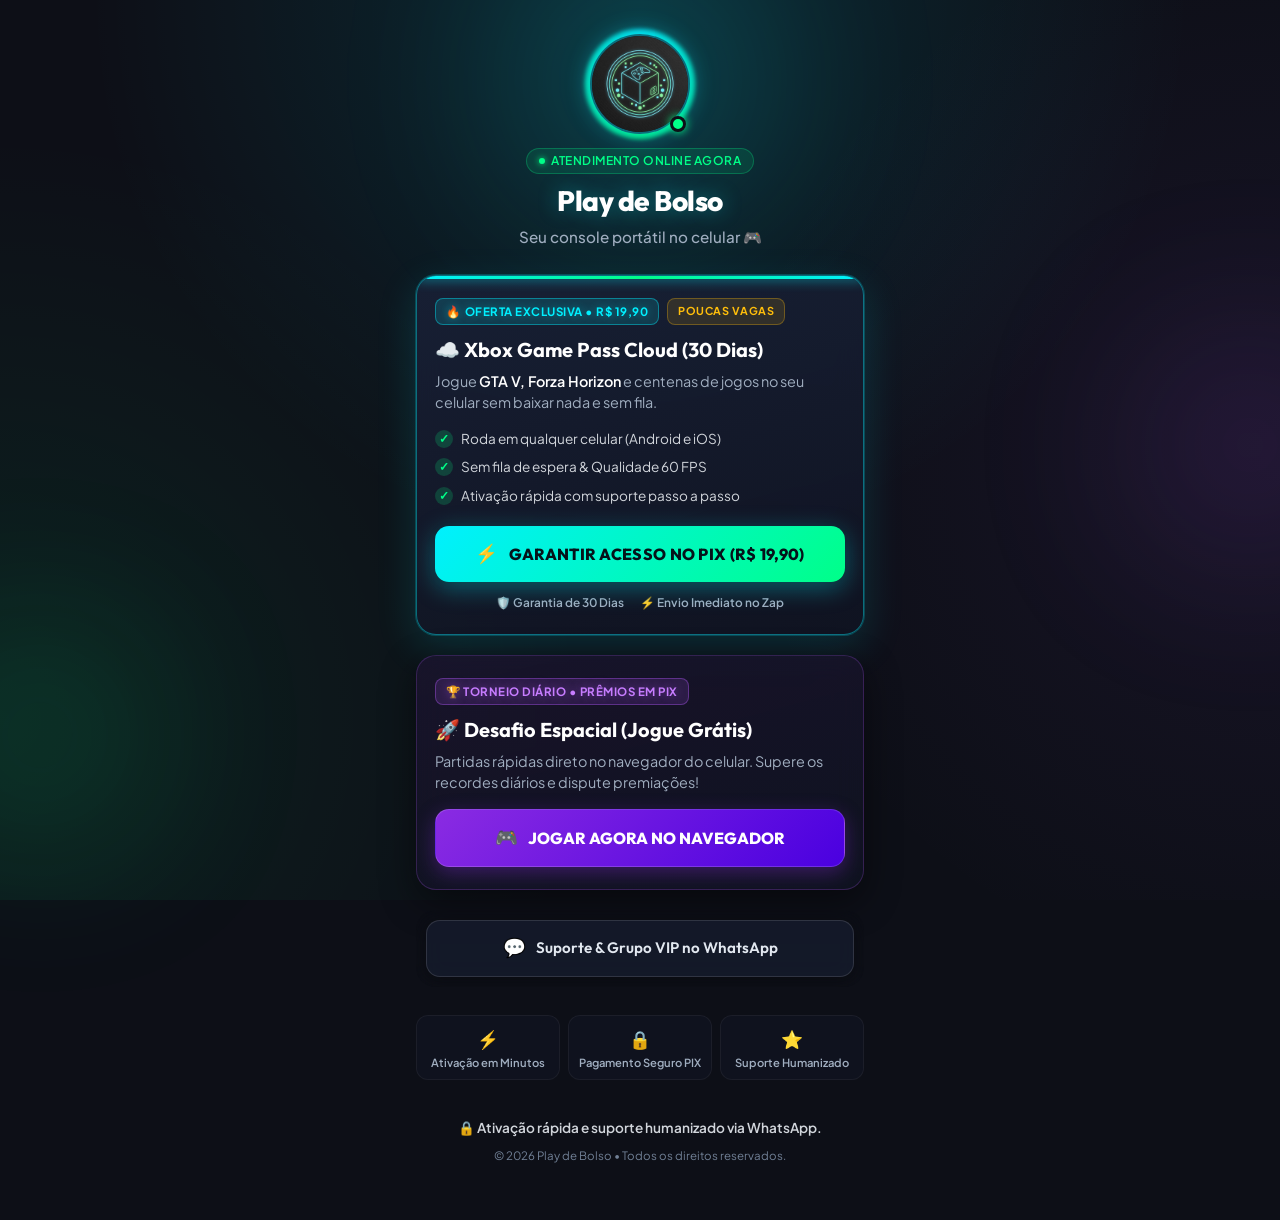
==== frameincrivel/index.html @ 1de16952 "feat: initial monorepo setup with frameincrivel mobile landing page" ====
<!DOCTYPE html>
<html lang="pt-BR">
<head>
    <meta charset="UTF-8">
    <meta name="viewport" content="width=device-width, initial-scale=1.0, maximum-scale=1.0, user-scalable=no">
    <title>Play de Bolso | Seu Console Portátil no Celular 🎮</title>
    
    <!-- Meta Tags SEO & Otimização CRO -->
    <meta name="description" content="Jogue GTA V, Forza Horizon e centenas de jogos de Xbox Cloud direto no seu celular por apenas R$ 19,90. Entrega imediata no PIX.">
    <meta name="theme-color" content="#0d0f17">
    <meta name="apple-mobile-web-app-status-bar-style" content="black-translucent">
    
    <!-- Open Graph / Redes Sociais (WhatsApp, Instagram, TikTok) -->
    <meta property="og:type" content="website">
    <meta property="og:title" content="Play de Bolso 🎮 Xbox Game Pass Cloud por R$ 19,90">
    <meta property="og:description" content="Jogue jogos de console direto no celular sem fila e sem baixar nada. Garanta seu acesso!">
    <meta property="og:image" content="assets/logo.png">
    
    <!-- Favicon -->
    <link rel="icon" type="image/png" href="assets/logo.png">
    
    <!-- Google Fonts (Inter + Outfit) com display=swap para carregamento em milissegundos -->
    <link rel="preconnect" href="https://fonts.googleapis.com">
    <link rel="preconnect" href="https://fonts.gstatic.com" crossorigin>
    <link href="https://fonts.googleapis.com/css2?family=Outfit:wght@500;600;700;800;900&family=Plus+Jakarta+Sans:wght@400;500;600;700&display=swap" rel="stylesheet">
    
    <!-- Folha de Estilos Otimizada -->
    <link rel="stylesheet" href="style.css">
</head>
<body>

    <!-- Ambient Glow Effects (Estilo Gamer Moderno) -->
    <div class="ambient-glow glow-cyan" aria-hidden="true"></div>
    <div class="ambient-glow glow-purple" aria-hidden="true"></div>
    <div class="ambient-glow glow-green" aria-hidden="true"></div>

    <main class="container">

        <!-- ============================================================ -->
        <!-- HEADER DO PERFIL                                             -->
        <!-- ============================================================ -->
        <header class="profile-header">
            <div class="avatar-wrapper">
                <div class="avatar-ring"></div>
                <!-- Logo Anexada Centralizada -->
                <img src="assets/logo.png" alt="Play de Bolso Logo" class="profile-avatar" width="100" height="100" fetchpriority="high">
                <span class="live-dot" title="Online Agora"></span>
            </div>

            <div class="profile-info">
                <div class="verified-badge">
                    <span class="status-indicator"></span> Atendimento Online Agora
                </div>
                <h1 class="profile-name">Play de Bolso</h1>
                <p class="profile-subtitle">Seu console portátil no celular 🎮</p>
            </div>
        </header>

        <!-- ============================================================ -->
        <!-- CARD 1 — OFERTA PRINCIPAL (VENDA - ALTO DESTAQUE CRO)        -->
        <!-- ============================================================ -->
        <section class="offer-card main-offer" id="card-gamepass">
            <div class="card-glow"></div>
            
            <div class="card-badge-row">
                <span class="badge badge-exclusive pulse-badge">
                    <span class="fire-icon">🔥</span> OFERTA EXCLUSIVA • R$ 19,90
                </span>
                <span class="badge badge-stock">Poucas vagas</span>
            </div>

            <h2 class="card-title">☁️ Xbox Game Pass Cloud (30 Dias)</h2>

            <p class="card-description">
                Jogue <strong>GTA V, Forza Horizon</strong> e centenas de jogos no seu celular sem baixar nada e sem fila.
            </p>

            <!-- Lista de Benefícios de Conversão Rápida -->
            <ul class="benefit-list">
                <li><span class="check-icon">✓</span> Roda em qualquer celular (Android e iOS)</li>
                <li><span class="check-icon">✓</span> Sem fila de espera & Qualidade 60 FPS</li>
                <li><span class="check-icon">✓</span> Ativação rápida com suporte passo a passo</li>
            </ul>

            <!-- ============================================================ -->
            <!-- CONFIGURAÇÃO DO WHATSAPP (CARD 1)                            -->
            <!-- Substitua 'SEUNUMERO' abaixo pelo seu número de WhatsApp:    -->
            <!-- Exemplo: https://wa.me/5511999999999?text=... (com DDI e DDD) -->
            <!-- ============================================================ -->
            <a href="https://wa.me/SEUNUMERO?text=Ol%C3%A1!%20Vim%20pelo%20Instagram%20e%20quero%20o%20acesso%20do%20Game%20Pass%20Cloud%2030%20Dias%20por%20R$%2019,90" 
               target="_blank" 
               rel="noopener noreferrer" 
               class="cta-button cta-primary pulse-cta"
               id="btn-comprar-gamepass">
                <span class="btn-shimmer"></span>
                <span class="btn-icon">⚡</span>
                <span class="btn-text">GARANTIR ACESSO NO PIX (R$ 19,90)</span>
            </a>

            <div class="security-microcopy">
                <span>🛡️ Garantia de 30 Dias</span>
                <span>⚡ Envio Imediato no Zap</span>
            </div>
        </section>

        <!-- ============================================================ -->
        <!-- CARD 2 — FUNIL GRÁTIS (JOGO PRÓPRIO / LEAD MAGNET)           -->
        <!-- ============================================================ -->
        <section class="offer-card free-game-card" id="card-desafio-espacial">
            <div class="card-badge-row">
                <span class="badge badge-tournament">
                    🏆 TORNEIO DIÁRIO • PRÊMIOS EM PIX
                </span>
            </div>

            <h2 class="card-title">🚀 Desafio Espacial (Jogue Grátis)</h2>

            <p class="card-description">
                Partidas rápidas direto no navegador do celular. Supere os recordes diários e dispute premiações!
            </p>

            <!-- ============================================================ -->
            <!-- CONFIGURAÇÃO DO LINK DO JOGO (CARD 2)                        -->
            <!-- Substitua '[SEU_LINK_DO_JOGO]' abaixo pelo link do seu jogo: -->
            <!-- Exemplo: href="https://meujogo.vercel.app"                  -->
            <!-- ============================================================ -->
            <a href="[SEU_LINK_DO_JOGO]" 
               target="_blank" 
               rel="noopener noreferrer" 
               class="cta-button cta-game"
               id="btn-jogar-gratis">
                <span class="btn-icon">🎮</span>
                <span class="btn-text">JOGAR AGORA NO NAVEGADOR</span>
            </a>
        </section>

        <!-- ============================================================ -->
        <!-- CARD 3 — CANAL DE CONTATO / GRUPO VIP / PROVA SOCIAL         -->
        <!-- ============================================================ -->
        <section class="offer-card contact-card" id="card-suporte-vip">
            <!-- ============================================================ -->
            <!-- CONFIGURAÇÃO DO WHATSAPP SUPORTE (CARD 3)                    -->
            <!-- Substitua 'SEUNUMERO' abaixo pelo seu WhatsApp ou link do grupo-->
            <!-- ============================================================ -->
            <a href="https://wa.me/SEUNUMERO?text=Ol%C3%A1!%20Gostaria%20de%20tirar%20uma%20d%C3%BAvida%20e%20entrar%20no%20Grupo%20VIP" 
               target="_blank" 
               rel="noopener noreferrer" 
               class="cta-button cta-secondary"
               id="btn-suporte-vip">
                <span class="btn-icon">💬</span>
                <span class="btn-text">Suporte & Grupo VIP no WhatsApp</span>
            </a>
        </section>

        <!-- Selos de Confiança (CRO Booster) -->
        <div class="trust-grid">
            <div class="trust-item">
                <span class="trust-icon">⚡</span>
                <span class="trust-text">Ativação em Minutos</span>
            </div>
            <div class="trust-item">
                <span class="trust-icon">🔒</span>
                <span class="trust-text">Pagamento Seguro PIX</span>
            </div>
            <div class="trust-item">
                <span class="trust-icon">⭐</span>
                <span class="trust-text">Suporte Humanizado</span>
            </div>
        </div>

        <!-- ============================================================ -->
        <!-- FOOTER                                                       -->
        <!-- ============================================================ -->
        <footer class="page-footer">
            <p class="footer-guarantee">
                🔒 Ativação rápida e suporte humanizado via WhatsApp.
            </p>
            <p class="footer-copyright">
                &copy; 2026 Play de Bolso • Todos os direitos reservados.
            </p>
        </footer>

    </main>

</body>
</html>
---- frameincrivel/style.css ----
/* ==========================================================================
   Play de Bolso — Landing Page / Link Hub CRO Mobile-First
   Estilo Gamer Dark Mode • Glassmorphism • Acentos Neon
   ========================================================================== */

/* Design Tokens */
:root {
    --bg-dark: #0d0f17;
    --bg-card: rgba(20, 25, 41, 0.75);
    --bg-card-hover: rgba(26, 33, 56, 0.85);
    --border-card: rgba(0, 240, 255, 0.18);
    --border-card-hover: rgba(0, 240, 255, 0.45);
    
    /* Neons & Gradientes Gamers */
    --neon-cyan: #00f0ff;
    --neon-green: #00ff88;
    --neon-purple: #9d4edd;
    --neon-blue: #3a86ff;
    --neon-gold: #ffbe0b;

    /* Gradientes de Ação */
    --gradient-cta: linear-gradient(135deg, #00f0ff 0%, #00ff88 100%);
    --gradient-cta-text: #05131a;
    --gradient-game: linear-gradient(135deg, #7928ca 0%, #ff0080 100%);
    --gradient-card-border: linear-gradient(135deg, rgba(0, 240, 255, 0.3), rgba(157, 78, 221, 0.2));

    /* Tipografia */
    --font-heading: 'Outfit', -apple-system, BlinkMacSystemFont, sans-serif;
    --font-body: 'Plus Jakarta Sans', -apple-system, BlinkMacSystemFont, sans-serif;

    /* Cores de Texto */
    --text-primary: #ffffff;
    --text-secondary: #a0aec0;
    --text-muted: #718096;
}

/* Reset Universal & Base Mobile-First */
*, *::before, *::after {
    box-sizing: border-box;
    margin: 0;
    padding: 0;
    -webkit-tap-highlight-color: transparent;
}

html {
    font-size: 16px;
    background-color: var(--bg-dark);
    color: var(--text-primary);
    font-family: var(--font-body);
    scroll-behavior: smooth;
    overflow-x: hidden;
}

body {
    min-height: 100vh;
    background-color: var(--bg-dark);
    background-image: 
        radial-gradient(circle at 50% 0%, rgba(0, 240, 255, 0.12) 0%, transparent 50%),
        radial-gradient(circle at 100% 50%, rgba(157, 78, 221, 0.08) 0%, transparent 40%),
        radial-gradient(circle at 0% 80%, rgba(0, 255, 136, 0.08) 0%, transparent 40%);
    background-attachment: fixed;
    line-height: 1.5;
    position: relative;
    display: flex;
    justify-content: center;
}

/* Efeitos Luminosos de Fundo (Ambiente Gamer) */
.ambient-glow {
    position: fixed;
    border-radius: 50%;
    filter: blur(100px);
    pointer-events: none;
    z-index: 0;
    opacity: 0.35;
}

.glow-cyan {
    top: -80px;
    left: 50%;
    transform: translateX(-50%);
    width: 320px;
    height: 320px;
    background: radial-gradient(circle, var(--neon-cyan) 0%, transparent 70%);
}

.glow-purple {
    top: 35%;
    right: -100px;
    width: 260px;
    height: 260px;
    background: radial-gradient(circle, var(--neon-purple) 0%, transparent 70%);
}

.glow-green {
    bottom: 5%;
    left: -80px;
    width: 240px;
    height: 240px;
    background: radial-gradient(circle, var(--neon-green) 0%, transparent 70%);
}

/* Container Principal — Otimizado para Smartphones */
.container {
    width: 100%;
    max-width: 480px;
    margin: 0 auto;
    padding: 24px 16px 40px;
    position: relative;
    z-index: 1;
    display: flex;
    flex-direction: column;
    gap: 20px;
}

/* ==========================================================================
   1. Header do Perfil
   ========================================================================== */
.profile-header {
    display: flex;
    flex-direction: column;
    align-items: center;
    text-align: center;
    padding: 8px 0 6px;
    gap: 12px;
}

.avatar-wrapper {
    position: relative;
    width: 104px;
    height: 104px;
    display: flex;
    align-items: center;
    justify-content: center;
}

/* Anel Luminoso Neon ao redor do Avatar */
.avatar-ring {
    position: absolute;
    inset: -3px;
    border-radius: 50%;
    background: conic-gradient(from 0deg, var(--neon-cyan), var(--neon-green), var(--neon-cyan));
    animation: rotateRing 8s linear infinite;
    filter: blur(2px);
    opacity: 0.85;
}

.profile-avatar {
    width: 100px;
    height: 100px;
    border-radius: 50%;
    object-fit: cover;
    position: relative;
    z-index: 2;
    background: #121624;
    border: 2px solid rgba(0, 240, 255, 0.4);
    box-shadow: 0 0 24px rgba(0, 240, 255, 0.45);
}

.live-dot {
    position: absolute;
    bottom: 4px;
    right: 6px;
    width: 16px;
    height: 16px;
    background-color: var(--neon-green);
    border: 3px solid #0d0f17;
    border-radius: 50%;
    z-index: 3;
    box-shadow: 0 0 10px var(--neon-green);
}

.profile-info {
    display: flex;
    flex-direction: column;
    align-items: center;
    gap: 4px;
}

.verified-badge {
    display: inline-flex;
    align-items: center;
    gap: 6px;
    font-size: 0.75rem;
    font-weight: 600;
    color: var(--neon-green);
    background: rgba(0, 255, 136, 0.1);
    border: 1px solid rgba(0, 255, 136, 0.25);
    padding: 3px 12px;
    border-radius: 100px;
    text-transform: uppercase;
    letter-spacing: 0.5px;
}

.status-indicator {
    width: 6px;
    height: 6px;
    border-radius: 50%;
    background: var(--neon-green);
    box-shadow: 0 0 6px var(--neon-green);
    animation: blinkStatus 1.8s infinite;
}

.profile-name {
    font-family: var(--font-heading);
    font-size: 1.75rem;
    font-weight: 800;
    letter-spacing: -0.5px;
    color: #ffffff;
    text-shadow: 0 0 20px rgba(0, 240, 255, 0.35);
    margin-top: 2px;
}

.profile-subtitle {
    font-size: 0.95rem;
    color: var(--text-secondary);
    font-weight: 500;
}

/* ==========================================================================
   2. Cards com Acabamento Glassmorphism
   ========================================================================== */
.offer-card {
    position: relative;
    background: var(--bg-card);
    backdrop-filter: blur(14px);
    -webkit-backdrop-filter: blur(14px);
    border-radius: 20px;
    padding: 22px 18px;
    border: 1px solid var(--border-card);
    box-shadow: 0 12px 36px rgba(0, 0, 0, 0.45);
    transition: transform 0.25s ease, border-color 0.25s ease, box-shadow 0.25s ease;
    overflow: hidden;
}

.offer-card:hover {
    border-color: var(--border-card-hover);
    box-shadow: 0 16px 42px rgba(0, 240, 255, 0.18);
}

/* Destaque Especial na Oferta Principal (Card 1) */
.main-offer {
    border-color: rgba(0, 240, 255, 0.4);
    background: linear-gradient(165deg, rgba(26, 33, 56, 0.85) 0%, rgba(16, 20, 34, 0.9) 100%);
    box-shadow: 0 12px 40px rgba(0, 240, 255, 0.15), 0 0 0 1px rgba(0, 240, 255, 0.2);
}

.main-offer::before {
    content: '';
    position: absolute;
    top: 0;
    left: 0;
    right: 0;
    height: 3px;
    background: linear-gradient(90deg, var(--neon-cyan), var(--neon-green), var(--neon-cyan));
    box-shadow: 0 0 12px var(--neon-cyan);
}

/* Badges de Destaque */
.card-badge-row {
    display: flex;
    align-items: center;
    gap: 8px;
    margin-bottom: 12px;
    flex-wrap: wrap;
}

.badge {
    font-size: 0.72rem;
    font-weight: 700;
    padding: 4px 10px;
    border-radius: 8px;
    text-transform: uppercase;
    letter-spacing: 0.5px;
    display: inline-flex;
    align-items: center;
    gap: 4px;
}

.badge-exclusive {
    background: rgba(0, 240, 255, 0.14);
    border: 1px solid rgba(0, 240, 255, 0.4);
    color: var(--neon-cyan);
    text-shadow: 0 0 8px rgba(0, 240, 255, 0.4);
}

.badge-stock {
    background: rgba(255, 190, 11, 0.12);
    border: 1px solid rgba(255, 190, 11, 0.3);
    color: var(--neon-gold);
    font-size: 0.68rem;
}

.badge-tournament {
    background: rgba(157, 78, 221, 0.18);
    border: 1px solid rgba(157, 78, 221, 0.45);
    color: #c77dff;
    text-shadow: 0 0 10px rgba(157, 78, 221, 0.5);
}

/* Título e Texto dos Cards */
.card-title {
    font-family: var(--font-heading);
    font-size: 1.25rem;
    font-weight: 700;
    color: #ffffff;
    line-height: 1.3;
    margin-bottom: 8px;
}

.card-description {
    font-size: 0.9rem;
    color: var(--text-secondary);
    line-height: 1.45;
    margin-bottom: 16px;
}

.card-description strong {
    color: #ffffff;
    font-weight: 600;
}

/* Lista de Benefícios (Card 1) */
.benefit-list {
    list-style: none;
    display: flex;
    flex-direction: column;
    gap: 8px;
    margin-bottom: 20px;
}

.benefit-list li {
    font-size: 0.85rem;
    color: #d1d5db;
    display: flex;
    align-items: center;
    gap: 8px;
}

.check-icon {
    display: inline-flex;
    align-items: center;
    justify-content: center;
    width: 18px;
    height: 18px;
    border-radius: 50%;
    background: rgba(0, 255, 136, 0.18);
    color: var(--neon-green);
    font-size: 0.75rem;
    font-weight: 800;
    flex-shrink: 0;
}

/* ==========================================================================
   3. Botões de Ação (CTAs) & Efeitos Pulsantes
   ========================================================================== */
.cta-button {
    display: flex;
    align-items: center;
    justify-content: center;
    gap: 10px;
    width: 100%;
    padding: 16px 20px;
    border-radius: 14px;
    font-family: var(--font-heading);
    font-size: 1rem;
    font-weight: 800;
    text-decoration: none;
    cursor: pointer;
    position: relative;
    overflow: hidden;
    transition: transform 0.15s ease, filter 0.2s ease, box-shadow 0.2s ease;
    text-align: center;
    user-select: none;
}

/* Resposta Tátil para Mobile */
.cta-button:active {
    transform: scale(0.97);
}

/* CTA Principal (Game Pass Cloud - PIX) */
.cta-primary {
    background: var(--gradient-cta);
    color: var(--gradient-cta-text);
    box-shadow: 0 6px 24px rgba(0, 240, 255, 0.35), 0 2px 6px rgba(0, 0, 0, 0.3);
    letter-spacing: 0.3px;
}

.cta-primary:hover {
    filter: brightness(1.08);
    box-shadow: 0 8px 30px rgba(0, 255, 136, 0.5);
}

/* Animação Pulsante CRO */
.pulse-cta {
    animation: pulseCtaGlow 2.4s infinite ease-in-out;
}

/* Efeito Shimmer Luminoso no Botão */
.btn-shimmer {
    position: absolute;
    top: 0;
    left: -120%;
    width: 80%;
    height: 100%;
    background: linear-gradient(90deg, transparent, rgba(255, 255, 255, 0.45), transparent);
    transform: skewX(-25deg);
    animation: shimmerSlide 3.5s infinite;
    pointer-events: none;
}

.btn-icon {
    font-size: 1.15rem;
    line-height: 1;
}

.security-microcopy {
    display: flex;
    justify-content: center;
    gap: 16px;
    margin-top: 12px;
    font-size: 0.74rem;
    font-weight: 600;
    color: var(--text-secondary);
}

/* Card 2 — CTA Jogo Grátis */
.free-game-card {
    border-color: rgba(157, 78, 221, 0.25);
    background: linear-gradient(165deg, rgba(28, 20, 48, 0.75) 0%, rgba(16, 20, 34, 0.8) 100%);
}

.free-game-card:hover {
    border-color: rgba(157, 78, 221, 0.55);
}

.cta-game {
    background: linear-gradient(135deg, #8a2be2 0%, #4a00e0 100%);
    color: #ffffff;
    border: 1px solid rgba(255, 255, 255, 0.15);
    box-shadow: 0 6px 20px rgba(138, 43, 226, 0.35);
}

.cta-game:hover {
    box-shadow: 0 8px 26px rgba(138, 43, 226, 0.55);
    filter: brightness(1.1);
}

/* Card 3 — Botão Secundário / Suporte & VIP */
.contact-card {
    padding: 10px;
    background: transparent;
    border: none;
    box-shadow: none;
}

.cta-secondary {
    background: rgba(22, 28, 46, 0.8);
    backdrop-filter: blur(12px);
    -webkit-backdrop-filter: blur(12px);
    color: #e2e8f0;
    border: 1px solid rgba(255, 255, 255, 0.12);
    font-size: 0.95rem;
    font-weight: 600;
    box-shadow: 0 4px 16px rgba(0, 0, 0, 0.25);
}

.cta-secondary:hover {
    background: rgba(30, 38, 64, 0.95);
    border-color: rgba(0, 240, 255, 0.3);
    color: #ffffff;
}

/* ==========================================================================
   4. Selos de Confiança (Social Proof / CRO)
   ========================================================================== */
.trust-grid {
    display: grid;
    grid-template-columns: repeat(3, 1fr);
    gap: 8px;
    padding: 8px 0;
}

.trust-item {
    background: rgba(18, 23, 38, 0.5);
    border: 1px solid rgba(255, 255, 255, 0.05);
    border-radius: 12px;
    padding: 10px 6px;
    display: flex;
    flex-direction: column;
    align-items: center;
    text-align: center;
    gap: 4px;
}

.trust-icon {
    font-size: 1.1rem;
}

.trust-text {
    font-size: 0.7rem;
    font-weight: 600;
    color: var(--text-secondary);
    line-height: 1.2;
}

/* ==========================================================================
   5. Footer
   ========================================================================== */
.page-footer {
    text-align: center;
    padding: 10px 12px 16px;
    display: flex;
    flex-direction: column;
    gap: 8px;
}

.footer-guarantee {
    font-size: 0.85rem;
    font-weight: 600;
    color: #d1d5db;
    display: inline-flex;
    align-items: center;
    justify-content: center;
    gap: 6px;
}

.footer-copyright {
    font-size: 0.72rem;
    color: var(--text-muted);
}

/* ==========================================================================
   6. Animações Keyframes
   ========================================================================== */
@keyframes pulseCtaGlow {
    0%, 100% {
        box-shadow: 0 6px 24px rgba(0, 240, 255, 0.35), 0 0 0 0 rgba(0, 240, 255, 0.5);
        transform: scale(1);
    }
    50% {
        box-shadow: 0 10px 36px rgba(0, 255, 136, 0.6), 0 0 0 8px rgba(0, 240, 255, 0);
        transform: scale(1.02);
    }
}

@keyframes shimmerSlide {
    0% {
        left: -120%;
    }
    30%, 100% {
        left: 140%;
    }
}

@keyframes rotateRing {
    0% {
        transform: rotate(0deg);
    }
    100% {
        transform: rotate(360deg);
    }
}

@keyframes blinkStatus {
    0%, 100% {
        opacity: 1;
        transform: scale(1);
    }
    50% {
        opacity: 0.4;
        transform: scale(0.85);
    }
}

/* Ajustes para telas muito compactas (iPhone SE / < 360px) */
@media (max-width: 360px) {
    .container {
        padding: 18px 12px 30px;
    }
    
    .profile-name {
        font-size: 1.5rem;
    }
    
    .cta-button {
        padding: 14px 14px;
        font-size: 0.9rem;
    }
    
    .trust-grid {
        grid-template-columns: 1fr;
        gap: 6px;
    }
    
    .trust-item {
        flex-direction: row;
        justify-content: center;
        gap: 8px;
    }
}
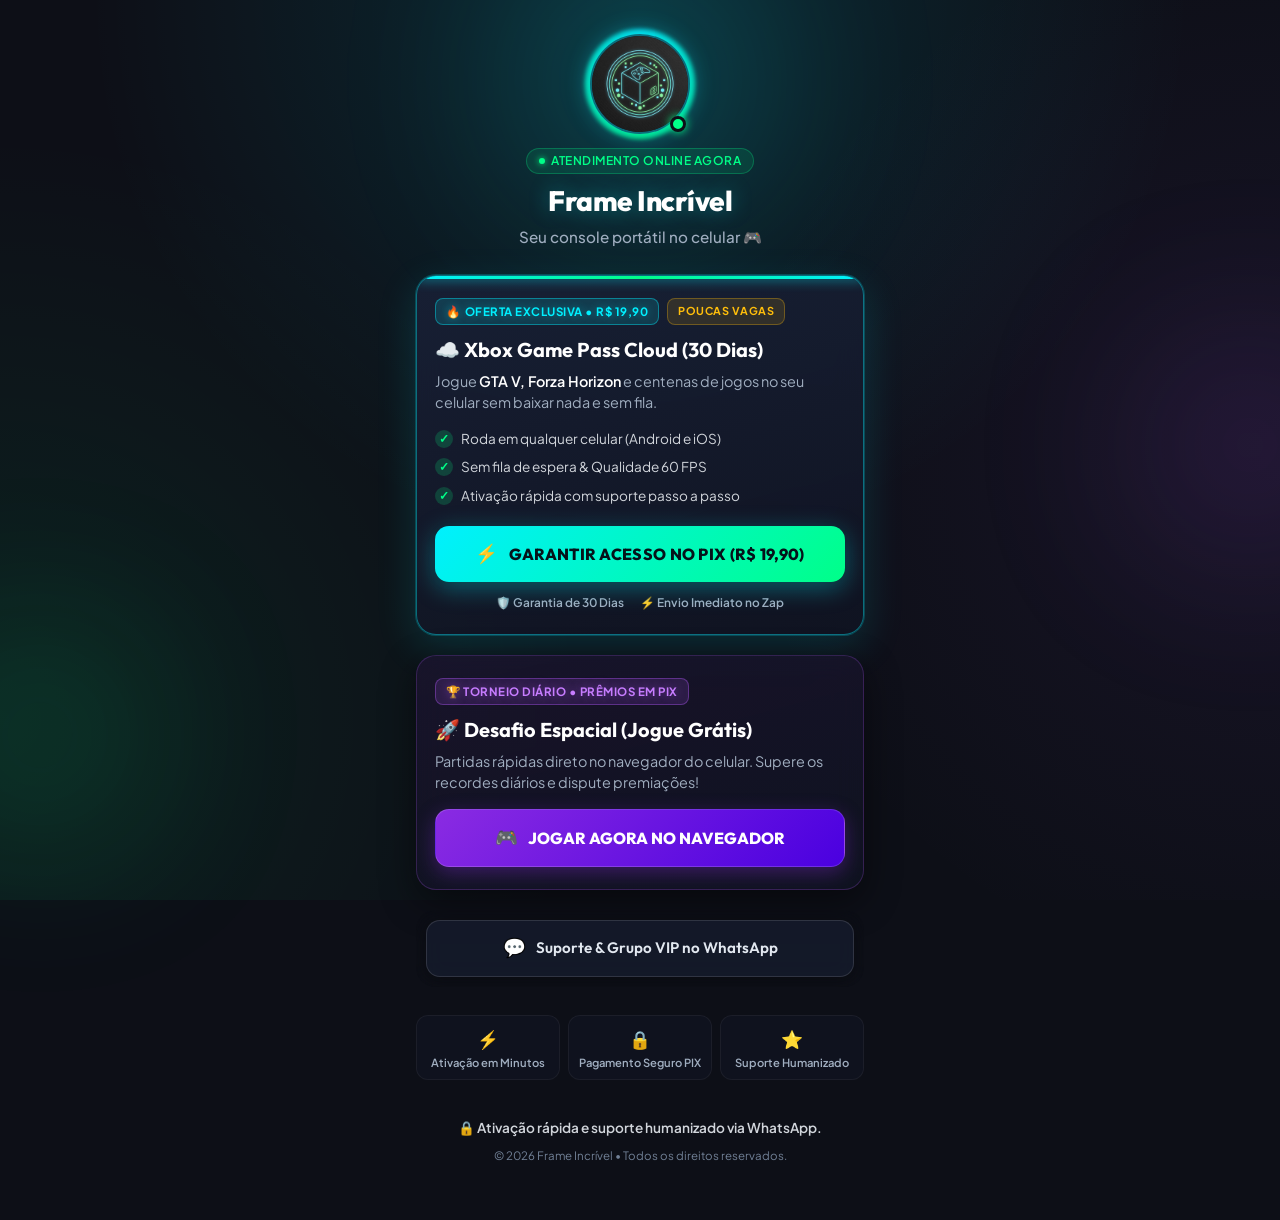
==== commit 9ec9f6fa: "fix(vercel): embed styles, sync root assets, update name to Frame Incrível" ====
--- a/frameincrivel/index.html
+++ b/frameincrivel/index.html
@@ -3,7 +3,7 @@
 <head>
     <meta charset="UTF-8">
     <meta name="viewport" content="width=device-width, initial-scale=1.0, maximum-scale=1.0, user-scalable=no">
-    <title>Play de Bolso | Seu Console Portátil no Celular 🎮</title>
+    <title>Frame Incrível | Seu Console Portátil no Celular 🎮</title>
     
     <!-- Meta Tags SEO & Otimização CRO -->
     <meta name="description" content="Jogue GTA V, Forza Horizon e centenas de jogos de Xbox Cloud direto no seu celular por apenas R$ 19,90. Entrega imediata no PIX.">
@@ -12,20 +12,590 @@
     
     <!-- Open Graph / Redes Sociais (WhatsApp, Instagram, TikTok) -->
     <meta property="og:type" content="website">
-    <meta property="og:title" content="Play de Bolso 🎮 Xbox Game Pass Cloud por R$ 19,90">
+    <meta property="og:title" content="Frame Incrível 🎮 Xbox Game Pass Cloud por R$ 19,90">
     <meta property="og:description" content="Jogue jogos de console direto no celular sem fila e sem baixar nada. Garanta seu acesso!">
     <meta property="og:image" content="assets/logo.png">
     
     <!-- Favicon -->
     <link rel="icon" type="image/png" href="assets/logo.png">
     
-    <!-- Google Fonts (Inter + Outfit) com display=swap para carregamento em milissegundos -->
+    <!-- Google Fonts (Outfit + Plus Jakarta Sans) para carregamento rápido -->
     <link rel="preconnect" href="https://fonts.googleapis.com">
     <link rel="preconnect" href="https://fonts.gstatic.com" crossorigin>
     <link href="https://fonts.googleapis.com/css2?family=Outfit:wght@500;600;700;800;900&family=Plus+Jakarta+Sans:wght@400;500;600;700&display=swap" rel="stylesheet">
     
-    <!-- Folha de Estilos Otimizada -->
-    <link rel="stylesheet" href="style.css">
+    <!-- CSS Embutido Limpo para Renderização Instantânea (< 50ms) e 100% à Prova de Falhas no Vercel -->
+    <style>
+        /* Design Tokens */
+        :root {
+            --bg-dark: #0d0f17;
+            --bg-card: rgba(20, 25, 41, 0.75);
+            --bg-card-hover: rgba(26, 33, 56, 0.85);
+            --border-card: rgba(0, 240, 255, 0.18);
+            --border-card-hover: rgba(0, 240, 255, 0.45);
+            
+            /* Neons & Gradientes Gamers */
+            --neon-cyan: #00f0ff;
+            --neon-green: #00ff88;
+            --neon-purple: #9d4edd;
+            --neon-blue: #3a86ff;
+            --neon-gold: #ffbe0b;
+
+            /* Gradientes de Ação */
+            --gradient-cta: linear-gradient(135deg, #00f0ff 0%, #00ff88 100%);
+            --gradient-cta-text: #05131a;
+            --gradient-game: linear-gradient(135deg, #7928ca 0%, #ff0080 100%);
+            --gradient-card-border: linear-gradient(135deg, rgba(0, 240, 255, 0.3), rgba(157, 78, 221, 0.2));
+
+            /* Tipografia */
+            --font-heading: 'Outfit', -apple-system, BlinkMacSystemFont, sans-serif;
+            --font-body: 'Plus Jakarta Sans', -apple-system, BlinkMacSystemFont, sans-serif;
+
+            /* Cores de Texto */
+            --text-primary: #ffffff;
+            --text-secondary: #a0aec0;
+            --text-muted: #718096;
+        }
+
+        /* Reset Universal & Base Mobile-First */
+        *, *::before, *::after {
+            box-sizing: border-box;
+            margin: 0;
+            padding: 0;
+            -webkit-tap-highlight-color: transparent;
+        }
+
+        html {
+            font-size: 16px;
+            background-color: var(--bg-dark);
+            color: var(--text-primary);
+            font-family: var(--font-body);
+            scroll-behavior: smooth;
+            overflow-x: hidden;
+        }
+
+        body {
+            min-height: 100vh;
+            background-color: var(--bg-dark);
+            background-image: 
+                radial-gradient(circle at 50% 0%, rgba(0, 240, 255, 0.12) 0%, transparent 50%),
+                radial-gradient(circle at 100% 50%, rgba(157, 78, 221, 0.08) 0%, transparent 40%),
+                radial-gradient(circle at 0% 80%, rgba(0, 255, 136, 0.08) 0%, transparent 40%);
+            background-attachment: fixed;
+            line-height: 1.5;
+            position: relative;
+            display: flex;
+            justify-content: center;
+        }
+
+        /* Efeitos Luminosos de Fundo (Ambiente Gamer) */
+        .ambient-glow {
+            position: fixed;
+            border-radius: 50%;
+            filter: blur(100px);
+            pointer-events: none;
+            z-index: 0;
+            opacity: 0.35;
+        }
+
+        .glow-cyan {
+            top: -80px;
+            left: 50%;
+            transform: translateX(-50%);
+            width: 320px;
+            height: 320px;
+            background: radial-gradient(circle, var(--neon-cyan) 0%, transparent 70%);
+        }
+
+        .glow-purple {
+            top: 35%;
+            right: -100px;
+            width: 260px;
+            height: 260px;
+            background: radial-gradient(circle, var(--neon-purple) 0%, transparent 70%);
+        }
+
+        .glow-green {
+            bottom: 5%;
+            left: -80px;
+            width: 240px;
+            height: 240px;
+            background: radial-gradient(circle, var(--neon-green) 0%, transparent 70%);
+        }
+
+        /* Container Principal — Otimizado para Smartphones */
+        .container {
+            width: 100%;
+            max-width: 480px;
+            margin: 0 auto;
+            padding: 24px 16px 40px;
+            position: relative;
+            z-index: 1;
+            display: flex;
+            flex-direction: column;
+            gap: 20px;
+        }
+
+        /* 1. Header do Perfil */
+        .profile-header {
+            display: flex;
+            flex-direction: column;
+            align-items: center;
+            text-align: center;
+            padding: 8px 0 6px;
+            gap: 12px;
+        }
+
+        .avatar-wrapper {
+            position: relative;
+            width: 104px;
+            height: 104px;
+            display: flex;
+            align-items: center;
+            justify-content: center;
+        }
+
+        .avatar-ring {
+            position: absolute;
+            inset: -3px;
+            border-radius: 50%;
+            background: conic-gradient(from 0deg, var(--neon-cyan), var(--neon-green), var(--neon-cyan));
+            animation: rotateRing 8s linear infinite;
+            filter: blur(2px);
+            opacity: 0.85;
+        }
+
+        .profile-avatar {
+            width: 100px;
+            height: 100px;
+            border-radius: 50%;
+            object-fit: cover;
+            position: relative;
+            z-index: 2;
+            background: #121624;
+            border: 2px solid rgba(0, 240, 255, 0.4);
+            box-shadow: 0 0 24px rgba(0, 240, 255, 0.45);
+        }
+
+        .live-dot {
+            position: absolute;
+            bottom: 4px;
+            right: 6px;
+            width: 16px;
+            height: 16px;
+            background-color: var(--neon-green);
+            border: 3px solid #0d0f17;
+            border-radius: 50%;
+            z-index: 3;
+            box-shadow: 0 0 10px var(--neon-green);
+        }
+
+        .profile-info {
+            display: flex;
+            flex-direction: column;
+            align-items: center;
+            gap: 4px;
+        }
+
+        .verified-badge {
+            display: inline-flex;
+            align-items: center;
+            gap: 6px;
+            font-size: 0.75rem;
+            font-weight: 600;
+            color: var(--neon-green);
+            background: rgba(0, 255, 136, 0.1);
+            border: 1px solid rgba(0, 255, 136, 0.25);
+            padding: 3px 12px;
+            border-radius: 100px;
+            text-transform: uppercase;
+            letter-spacing: 0.5px;
+        }
+
+        .status-indicator {
+            width: 6px;
+            height: 6px;
+            border-radius: 50%;
+            background: var(--neon-green);
+            box-shadow: 0 0 6px var(--neon-green);
+            animation: blinkStatus 1.8s infinite;
+        }
+
+        .profile-name {
+            font-family: var(--font-heading);
+            font-size: 1.75rem;
+            font-weight: 800;
+            letter-spacing: -0.5px;
+            color: #ffffff;
+            text-shadow: 0 0 20px rgba(0, 240, 255, 0.35);
+            margin-top: 2px;
+        }
+
+        .profile-subtitle {
+            font-size: 0.95rem;
+            color: var(--text-secondary);
+            font-weight: 500;
+        }
+
+        /* 2. Cards Glassmorphism */
+        .offer-card {
+            position: relative;
+            background: var(--bg-card);
+            backdrop-filter: blur(14px);
+            -webkit-backdrop-filter: blur(14px);
+            border-radius: 20px;
+            padding: 22px 18px;
+            border: 1px solid var(--border-card);
+            box-shadow: 0 12px 36px rgba(0, 0, 0, 0.45);
+            transition: transform 0.25s ease, border-color 0.25s ease, box-shadow 0.25s ease;
+            overflow: hidden;
+        }
+
+        .offer-card:hover {
+            border-color: var(--border-card-hover);
+            box-shadow: 0 16px 42px rgba(0, 240, 255, 0.18);
+        }
+
+        .main-offer {
+            border-color: rgba(0, 240, 255, 0.4);
+            background: linear-gradient(165deg, rgba(26, 33, 56, 0.85) 0%, rgba(16, 20, 34, 0.9) 100%);
+            box-shadow: 0 12px 40px rgba(0, 240, 255, 0.15), 0 0 0 1px rgba(0, 240, 255, 0.2);
+        }
+
+        .main-offer::before {
+            content: '';
+            position: absolute;
+            top: 0;
+            left: 0;
+            right: 0;
+            height: 3px;
+            background: linear-gradient(90deg, var(--neon-cyan), var(--neon-green), var(--neon-cyan));
+            box-shadow: 0 0 12px var(--neon-cyan);
+        }
+
+        .card-badge-row {
+            display: flex;
+            align-items: center;
+            gap: 8px;
+            margin-bottom: 12px;
+            flex-wrap: wrap;
+        }
+
+        .badge {
+            font-size: 0.72rem;
+            font-weight: 700;
+            padding: 4px 10px;
+            border-radius: 8px;
+            text-transform: uppercase;
+            letter-spacing: 0.5px;
+            display: inline-flex;
+            align-items: center;
+            gap: 4px;
+        }
+
+        .badge-exclusive {
+            background: rgba(0, 240, 255, 0.14);
+            border: 1px solid rgba(0, 240, 255, 0.4);
+            color: var(--neon-cyan);
+            text-shadow: 0 0 8px rgba(0, 240, 255, 0.4);
+        }
+
+        .badge-stock {
+            background: rgba(255, 190, 11, 0.12);
+            border: 1px solid rgba(255, 190, 11, 0.3);
+            color: var(--neon-gold);
+            font-size: 0.68rem;
+        }
+
+        .badge-tournament {
+            background: rgba(157, 78, 221, 0.18);
+            border: 1px solid rgba(157, 78, 221, 0.45);
+            color: #c77dff;
+            text-shadow: 0 0 10px rgba(157, 78, 221, 0.5);
+        }
+
+        .card-title {
+            font-family: var(--font-heading);
+            font-size: 1.25rem;
+            font-weight: 700;
+            color: #ffffff;
+            line-height: 1.3;
+            margin-bottom: 8px;
+        }
+
+        .card-description {
+            font-size: 0.9rem;
+            color: var(--text-secondary);
+            line-height: 1.45;
+            margin-bottom: 16px;
+        }
+
+        .card-description strong {
+            color: #ffffff;
+            font-weight: 600;
+        }
+
+        .benefit-list {
+            list-style: none;
+            display: flex;
+            flex-direction: column;
+            gap: 8px;
+            margin-bottom: 20px;
+        }
+
+        .benefit-list li {
+            font-size: 0.85rem;
+            color: #d1d5db;
+            display: flex;
+            align-items: center;
+            gap: 8px;
+        }
+
+        .check-icon {
+            display: inline-flex;
+            align-items: center;
+            justify-content: center;
+            width: 18px;
+            height: 18px;
+            border-radius: 50%;
+            background: rgba(0, 255, 136, 0.18);
+            color: var(--neon-green);
+            font-size: 0.75rem;
+            font-weight: 800;
+            flex-shrink: 0;
+        }
+
+        /* 3. Botões de Ação & Animações */
+        .cta-button {
+            display: flex;
+            align-items: center;
+            justify-content: center;
+            gap: 10px;
+            width: 100%;
+            padding: 16px 20px;
+            border-radius: 14px;
+            font-family: var(--font-heading);
+            font-size: 1rem;
+            font-weight: 800;
+            text-decoration: none;
+            cursor: pointer;
+            position: relative;
+            overflow: hidden;
+            transition: transform 0.15s ease, filter 0.2s ease, box-shadow 0.2s ease;
+            text-align: center;
+            user-select: none;
+        }
+
+        .cta-button:active {
+            transform: scale(0.97);
+        }
+
+        .cta-primary {
+            background: var(--gradient-cta);
+            color: var(--gradient-cta-text);
+            box-shadow: 0 6px 24px rgba(0, 240, 255, 0.35), 0 2px 6px rgba(0, 0, 0, 0.3);
+            letter-spacing: 0.3px;
+        }
+
+        .cta-primary:hover {
+            filter: brightness(1.08);
+            box-shadow: 0 8px 30px rgba(0, 255, 136, 0.5);
+        }
+
+        .pulse-cta {
+            animation: pulseCtaGlow 2.4s infinite ease-in-out;
+        }
+
+        .btn-shimmer {
+            position: absolute;
+            top: 0;
+            left: -120%;
+            width: 80%;
+            height: 100%;
+            background: linear-gradient(90deg, transparent, rgba(255, 255, 255, 0.45), transparent);
+            transform: skewX(-25deg);
+            animation: shimmerSlide 3.5s infinite;
+            pointer-events: none;
+        }
+
+        .btn-icon {
+            font-size: 1.15rem;
+            line-height: 1;
+        }
+
+        .security-microcopy {
+            display: flex;
+            justify-content: center;
+            gap: 16px;
+            margin-top: 12px;
+            font-size: 0.74rem;
+            font-weight: 600;
+            color: var(--text-secondary);
+        }
+
+        .free-game-card {
+            border-color: rgba(157, 78, 221, 0.25);
+            background: linear-gradient(165deg, rgba(28, 20, 48, 0.75) 0%, rgba(16, 20, 34, 0.8) 100%);
+        }
+
+        .free-game-card:hover {
+            border-color: rgba(157, 78, 221, 0.55);
+        }
+
+        .cta-game {
+            background: linear-gradient(135deg, #8a2be2 0%, #4a00e0 100%);
+            color: #ffffff;
+            border: 1px solid rgba(255, 255, 255, 0.15);
+            box-shadow: 0 6px 20px rgba(138, 43, 226, 0.35);
+        }
+
+        .cta-game:hover {
+            box-shadow: 0 8px 26px rgba(138, 43, 226, 0.55);
+            filter: brightness(1.1);
+        }
+
+        .contact-card {
+            padding: 10px;
+            background: transparent;
+            border: none;
+            box-shadow: none;
+        }
+
+        .cta-secondary {
+            background: rgba(22, 28, 46, 0.8);
+            backdrop-filter: blur(12px);
+            -webkit-backdrop-filter: blur(12px);
+            color: #e2e8f0;
+            border: 1px solid rgba(255, 255, 255, 0.12);
+            font-size: 0.95rem;
+            font-weight: 600;
+            box-shadow: 0 4px 16px rgba(0, 0, 0, 0.25);
+        }
+
+        .cta-secondary:hover {
+            background: rgba(30, 38, 64, 0.95);
+            border-color: rgba(0, 240, 255, 0.3);
+            color: #ffffff;
+        }
+
+        /* 4. Selos de Confiança */
+        .trust-grid {
+            display: grid;
+            grid-template-columns: repeat(3, 1fr);
+            gap: 8px;
+            padding: 8px 0;
+        }
+
+        .trust-item {
+            background: rgba(18, 23, 38, 0.5);
+            border: 1px solid rgba(255, 255, 255, 0.05);
+            border-radius: 12px;
+            padding: 10px 6px;
+            display: flex;
+            flex-direction: column;
+            align-items: center;
+            text-align: center;
+            gap: 4px;
+        }
+
+        .trust-icon {
+            font-size: 1.1rem;
+        }
+
+        .trust-text {
+            font-size: 0.7rem;
+            font-weight: 600;
+            color: var(--text-secondary);
+            line-height: 1.2;
+        }
+
+        /* 5. Footer */
+        .page-footer {
+            text-align: center;
+            padding: 10px 12px 16px;
+            display: flex;
+            flex-direction: column;
+            gap: 8px;
+        }
+
+        .footer-guarantee {
+            font-size: 0.85rem;
+            font-weight: 600;
+            color: #d1d5db;
+            display: inline-flex;
+            align-items: center;
+            justify-content: center;
+            gap: 6px;
+        }
+
+        .footer-copyright {
+            font-size: 0.72rem;
+            color: var(--text-muted);
+        }
+
+        /* 6. Animações Keyframes */
+        @keyframes pulseCtaGlow {
+            0%, 100% {
+                box-shadow: 0 6px 24px rgba(0, 240, 255, 0.35), 0 0 0 0 rgba(0, 240, 255, 0.5);
+                transform: scale(1);
+            }
+            50% {
+                box-shadow: 0 10px 36px rgba(0, 255, 136, 0.6), 0 0 0 8px rgba(0, 240, 255, 0);
+                transform: scale(1.02);
+            }
+        }
+
+        @keyframes shimmerSlide {
+            0% {
+                left: -120%;
+            }
+            30%, 100% {
+                left: 140%;
+            }
+        }
+
+        @keyframes rotateRing {
+            0% {
+                transform: rotate(0deg);
+            }
+            100% {
+                transform: rotate(360deg);
+            }
+        }
+
+        @keyframes blinkStatus {
+            0%, 100% {
+                opacity: 1;
+                transform: scale(1);
+            }
+            50% {
+                opacity: 0.4;
+                transform: scale(0.85);
+            }
+        }
+
+        @media (max-width: 360px) {
+            .container {
+                padding: 18px 12px 30px;
+            }
+            .profile-name {
+                font-size: 1.5rem;
+            }
+            .cta-button {
+                padding: 14px 14px;
+                font-size: 0.9rem;
+            }
+            .trust-grid {
+                grid-template-columns: 1fr;
+                gap: 6px;
+            }
+            .trust-item {
+                flex-direction: row;
+                justify-content: center;
+                gap: 8px;
+            }
+        }
+    </style>
 </head>
 <body>
 
@@ -42,8 +612,14 @@
         <header class="profile-header">
             <div class="avatar-wrapper">
                 <div class="avatar-ring"></div>
-                <!-- Logo Anexada Centralizada -->
-                <img src="assets/logo.png" alt="Play de Bolso Logo" class="profile-avatar" width="100" height="100" fetchpriority="high">
+                <!-- Logo Centralizada com fallback automático para qualquer rota -->
+                <img src="assets/logo.png" 
+                     onerror="if(!this.src.includes('frameincrivel')) this.src='frameincrivel/assets/logo.png'" 
+                     alt="Frame Incrível Logo" 
+                     class="profile-avatar" 
+                     width="100" 
+                     height="100" 
+                     fetchpriority="high">
                 <span class="live-dot" title="Online Agora"></span>
             </div>
 
@@ -51,7 +627,7 @@
                 <div class="verified-badge">
                     <span class="status-indicator"></span> Atendimento Online Agora
                 </div>
-                <h1 class="profile-name">Play de Bolso</h1>
+                <h1 class="profile-name">Frame Incrível</h1>
                 <p class="profile-subtitle">Seu console portátil no celular 🎮</p>
             </div>
         </header>
@@ -176,7 +752,7 @@
                 🔒 Ativação rápida e suporte humanizado via WhatsApp.
             </p>
             <p class="footer-copyright">
-                &copy; 2026 Play de Bolso • Todos os direitos reservados.
+                &copy; 2026 Frame Incrível • Todos os direitos reservados.
             </p>
         </footer>
 
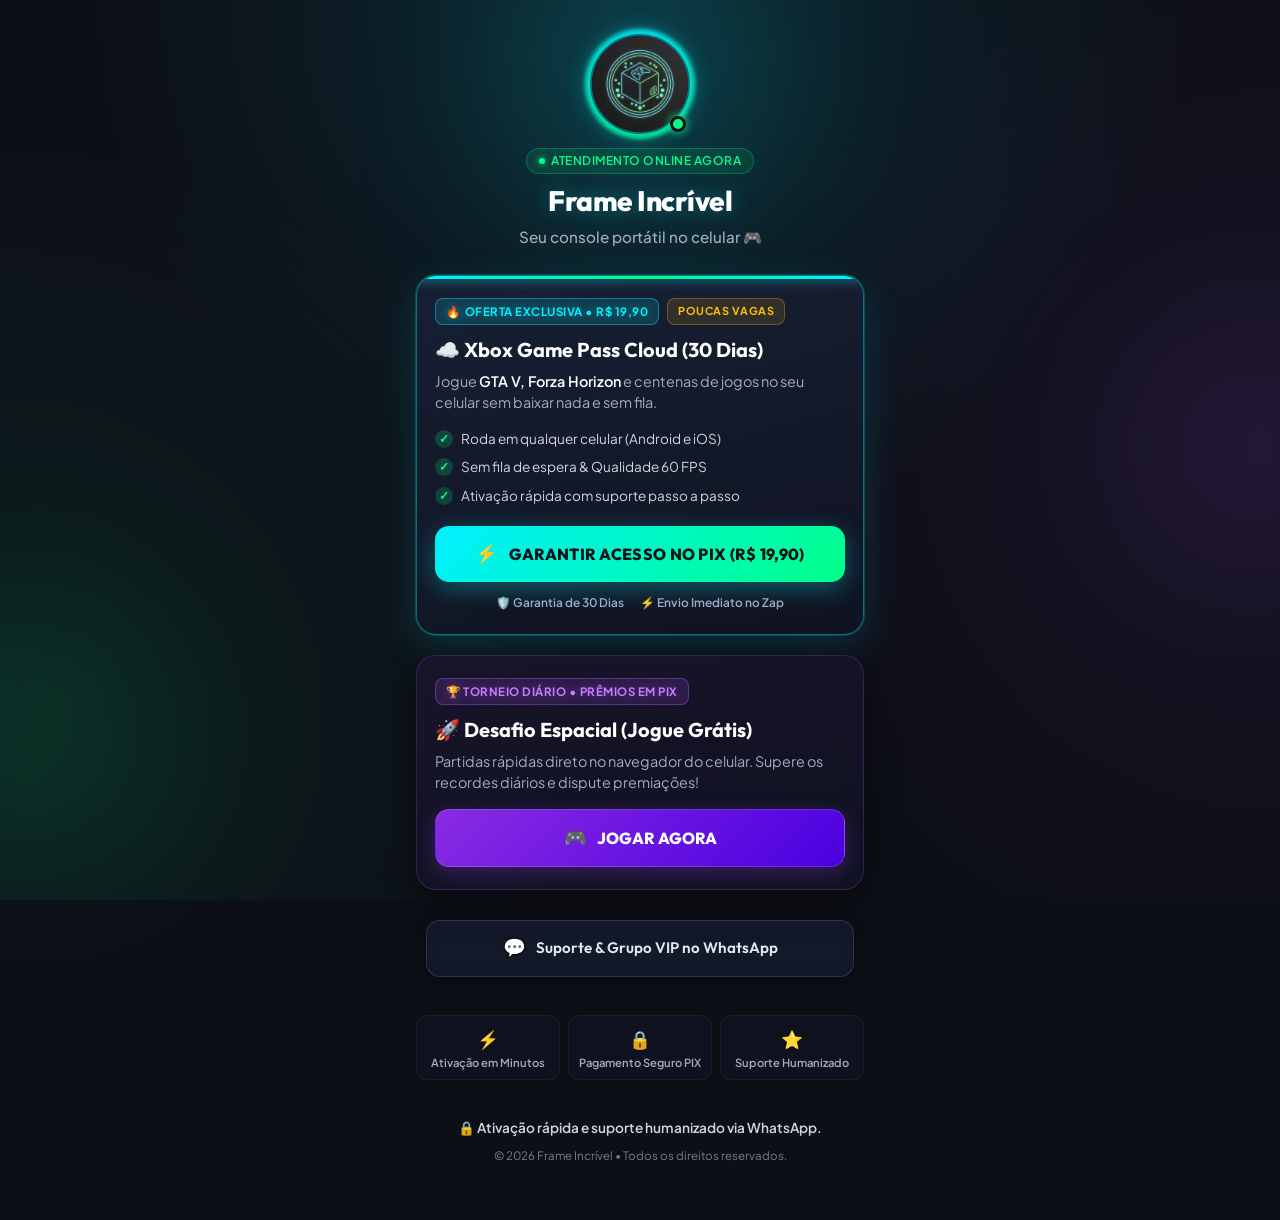
==== commit 4704a21c: "feat: update game CTA to JOGAR AGORA with link https://phantom-asteroid.onrender.com" ====
--- a/frameincrivel/index.html
+++ b/frameincrivel/index.html
@@ -700,13 +700,13 @@
             <!-- Substitua '[SEU_LINK_DO_JOGO]' abaixo pelo link do seu jogo: -->
             <!-- Exemplo: href="https://meujogo.vercel.app"                  -->
             <!-- ============================================================ -->
-            <a href="[SEU_LINK_DO_JOGO]" 
+            <a href="https://phantom-asteroid.onrender.com" 
                target="_blank" 
                rel="noopener noreferrer" 
                class="cta-button cta-game"
                id="btn-jogar-gratis">
                 <span class="btn-icon">🎮</span>
-                <span class="btn-text">JOGAR AGORA NO NAVEGADOR</span>
+                <span class="btn-text">JOGAR AGORA</span>
             </a>
         </section>
 
